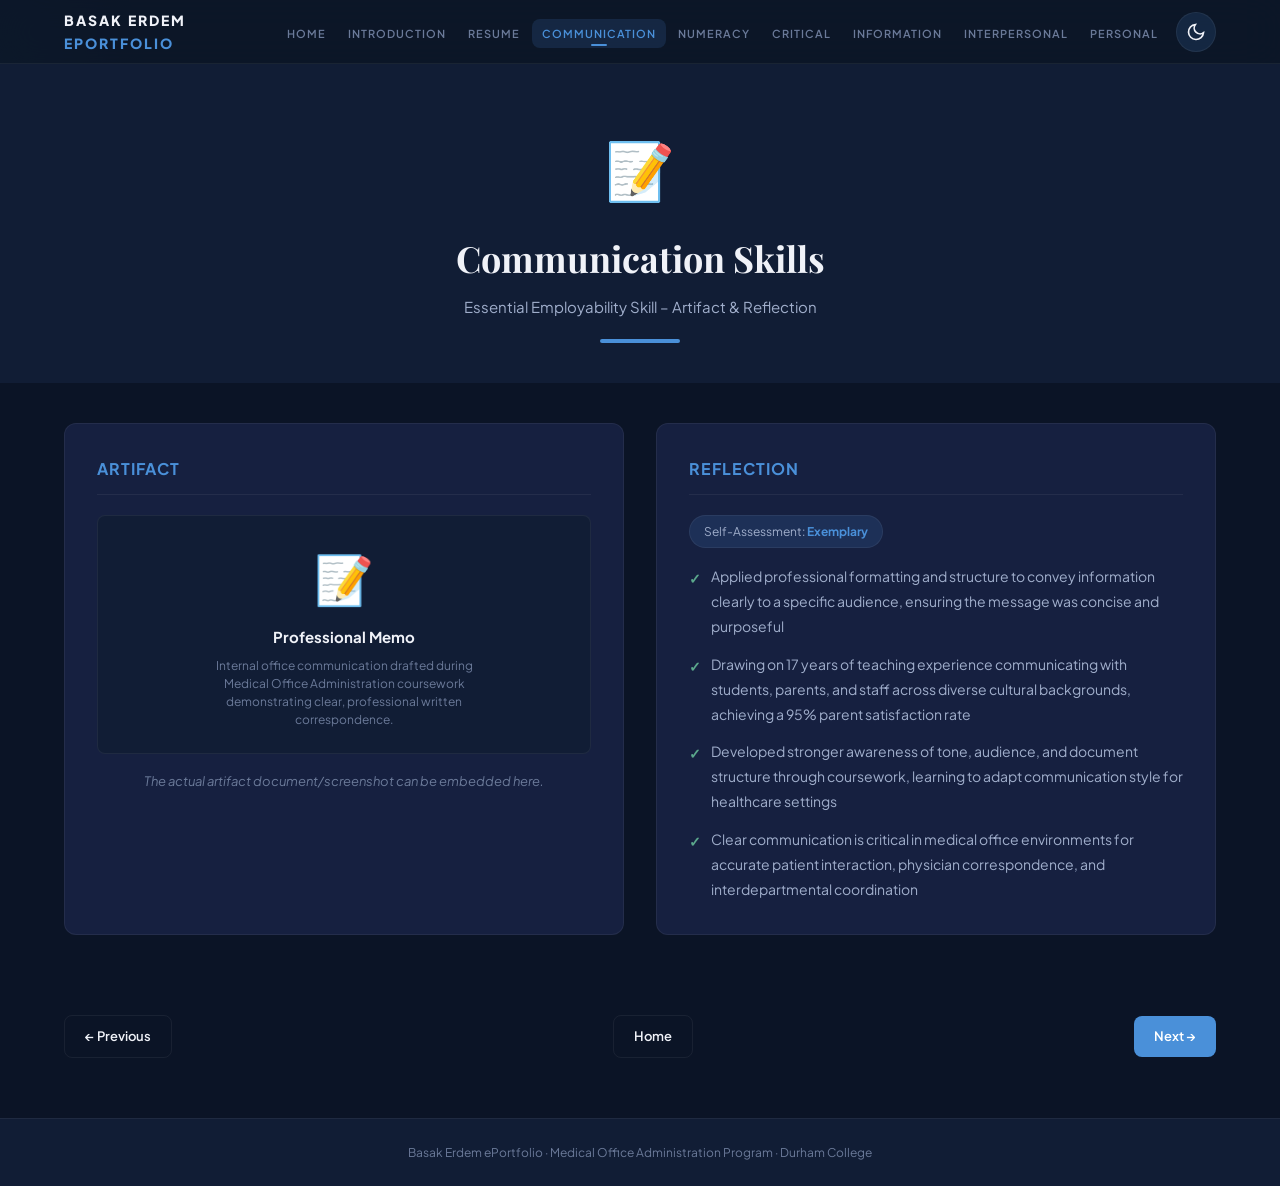
==== communication.html @ 21311ad1 "Updated to multi-page" ====
<!DOCTYPE html><html lang="en" data-theme="dark"><head><meta charset="UTF-8"><meta name="viewport" content="width=device-width,initial-scale=1.0">
<title>Communication Skills – Basak Erdem ePortfolio</title>
<link rel="preconnect" href="https://fonts.googleapis.com">
<link href="https://fonts.googleapis.com/css2?family=Plus+Jakarta+Sans:wght@400;500;600;700;800&family=Playfair+Display:wght@600;700&display=swap" rel="stylesheet">
<link rel="stylesheet" href="styles.css"></head><body>
<div class="cursor-glow" id="cursorGlow"></div>
<div class="scroll-progress" id="scrollProgress"></div>
<nav class="nav" id="mainNav"><div class="nav-inner"><a href="index.html" class="nav-brand">Basak Erdem <span>ePortfolio</span></a><ul class="nav-links" id="navLinks"><li><a href="index.html">Home</a></li><li><a href="index.html#introduction">Introduction</a></li><li><a href="resume.html">Resume</a></li><li><a href="communication.html" class="active">Communication</a></li><li><a href="numeracy.html">Numeracy</a></li><li><a href="critical-thinking.html">Critical</a></li><li><a href="information.html">Information</a></li><li><a href="interpersonal.html">Interpersonal</a></li><li><a href="personal.html">Personal</a></li></ul><button class="theme-toggle" id="themeToggle" title="Toggle theme"><svg class="theme-icon" id="themeIcon" viewBox="0 0 24 24" fill="none" stroke="currentColor" stroke-width="2"><path d="M21 12.79A9 9 0 1 1 11.21 3 7 7 0 0 0 21 12.79z"/></svg></button><button class="hamburger" id="hamburger">☰</button></div></nav>
<div class="detail-hero" style="background:var(--bg-secondary)">
<div class="detail-icon">📝</div>
<h1>Communication Skills</h1>
<p>Essential Employability Skill – Artifact & Reflection</p>
<div class="detail-hero-bar" style="background:var(--skill-comm)"></div>
</div>
<div class="detail-content">
<div class="detail-grid">
<div class="detail-card fade-in">
<h2>Artifact</h2>
<div class="artifact-display">
<div class="art-icon">📝</div>
<strong>Professional Memo</strong>
<span>Internal office communication drafted during Medical Office Administration coursework demonstrating clear, professional written correspondence.</span>
</div>
<p style="font-size:13px;color:var(--text-muted);font-style:italic;text-align:center">The actual artifact document/screenshot can be embedded here.</p>
</div>
<div class="detail-card fade-in">
<h2>Reflection</h2>
<div class="self-assess">Self-Assessment: <strong>Exemplary</strong></div>
<ul>
<li>Applied professional formatting and structure to convey information clearly to a specific audience, ensuring the message was concise and purposeful</li>
<li>Drawing on 17 years of teaching experience communicating with students, parents, and staff across diverse cultural backgrounds, achieving a 95% parent satisfaction rate</li>
<li>Developed stronger awareness of tone, audience, and document structure through coursework, learning to adapt communication style for healthcare settings</li>
<li>Clear communication is critical in medical office environments for accurate patient interaction, physician correspondence, and interdepartmental coordination</li>
</ul>
</div>
</div>
</div>
<div class="detail-nav">
<a href="resume.html" class="btn btn-outline">← Previous</a>
<a href="index.html" class="btn btn-outline">Home</a>
<a href="numeracy.html" class="btn">Next →</a>
</div>
<button class="back-to-top" id="backToTop" title="Back to top">↑</button>
<footer class="footer">Basak Erdem ePortfolio · Medical Office Administration Program · Durham College</footer>
<script>
const toggle=document.getElementById("themeToggle"),ti=document.getElementById("themeIcon"),html=document.documentElement;
const moonP='<path d="M21 12.79A9 9 0 1 1 11.21 3 7 7 0 0 0 21 12.79z"/>',sunP='<circle cx="12" cy="12" r="5"/><line x1="12" y1="1" x2="12" y2="3"/><line x1="12" y1="21" x2="12" y2="23"/><line x1="4.22" y1="4.22" x2="5.64" y2="5.64"/><line x1="18.36" y1="18.36" x2="19.78" y2="19.78"/><line x1="1" y1="12" x2="3" y2="12"/><line x1="21" y1="12" x2="23" y2="12"/><line x1="4.22" y1="19.78" x2="5.64" y2="18.36"/><line x1="18.36" y1="5.64" x2="19.78" y2="4.22"/>';
function setIcon(t){ti.innerHTML=t==="dark"?moonP:sunP}
toggle.addEventListener("click",()=>{toggle.classList.add("rotating");setTimeout(()=>toggle.classList.remove("rotating"),500);const n=html.getAttribute("data-theme")==="dark"?"light":"dark";html.setAttribute("data-theme",n);setIcon(n);localStorage.setItem("theme",n)});
const saved=localStorage.getItem("theme");if(saved){html.setAttribute("data-theme",saved);setIcon(saved)}
window.addEventListener("scroll",()=>{const s=window.scrollY,d=document.documentElement.scrollHeight-window.innerHeight;document.getElementById("scrollProgress").style.width=(s/d)*100+"%";document.getElementById("mainNav").classList.toggle("scrolled",s>20);document.getElementById("backToTop").classList.toggle("show",s>400)});
document.getElementById("backToTop").addEventListener("click",()=>window.scrollTo({top:0,behavior:"smooth"}));
const glow=document.getElementById("cursorGlow");document.addEventListener("mousemove",e=>{glow.style.left=e.clientX+"px";glow.style.top=e.clientY+"px"});
document.getElementById("hamburger").addEventListener("click",()=>document.getElementById("navLinks").classList.toggle("open"));
document.querySelectorAll(".nav-links a").forEach(l=>l.addEventListener("click",()=>document.getElementById("navLinks").classList.remove("open")));
const obs=new IntersectionObserver(e=>{e.forEach(en=>{if(en.isIntersecting)en.target.classList.add("visible")})},{threshold:0.1});
document.querySelectorAll(".fade-in").forEach(el=>obs.observe(el));
</script>
</body></html>
---- styles.css ----
/* ═══════════════════════════════════════════
   BASAK ERDEM ePORTFOLIO — SHARED STYLES v2
   ═══════════════════════════════════════════ */
:root{--nav-height:64px;--max-width:1200px;--radius:12px;--radius-sm:8px;--transition:0.3s ease}

[data-theme="dark"]{--bg-primary:#0B1426;--bg-secondary:#111D35;--bg-card:#162040;--bg-nav:rgba(13,24,41,0.72);--text-primary:#F0F2F8;--text-secondary:#A0AECB;--text-muted:#6B7A99;--accent:#4A90D9;--accent-light:#6AADFF;--accent-glow:rgba(74,144,217,0.15);--border:rgba(255,255,255,0.06);--border-hover:rgba(255,255,255,0.12);--shadow-card:0 4px 24px rgba(0,0,0,0.3);--shadow-hover:0 8px 40px rgba(0,0,0,0.4);--skill-comm:#4A90D9;--skill-num:#5BA88C;--skill-crit:#D97B4A;--skill-info:#8B6AD9;--skill-inter:#D94A6A;--skill-personal:#C9A84A;--check-color:#5BA88C;--photo-border:var(--accent);--glow-color:rgba(74,144,217,0.06);--gradient-title:linear-gradient(135deg,var(--accent),var(--accent-light));--divider-fill:#111D35;--divider-fill-alt:#0B1426;--quote-bg:rgba(74,144,217,0.06)}

[data-theme="light"]{--bg-primary:#F4F6FB;--bg-secondary:#FFFFFF;--bg-card:#FFFFFF;--bg-nav:rgba(255,255,255,0.72);--text-primary:#1A2340;--text-secondary:#4A5568;--text-muted:#8795A8;--accent:#2B6CB0;--accent-light:#3B82C4;--accent-glow:rgba(43,108,176,0.08);--border:rgba(0,0,0,0.08);--border-hover:rgba(0,0,0,0.14);--shadow-card:0 2px 12px rgba(0,0,0,0.06);--shadow-hover:0 6px 24px rgba(0,0,0,0.1);--skill-comm:#2B6CB0;--skill-num:#2F855A;--skill-crit:#C05621;--skill-info:#6B46C1;--skill-inter:#C53030;--skill-personal:#B7791F;--check-color:#2F855A;--photo-border:var(--accent);--glow-color:rgba(43,108,176,0.03);--gradient-title:linear-gradient(135deg,var(--accent),#1A4B80);--divider-fill:#FFFFFF;--divider-fill-alt:#F4F6FB;--quote-bg:rgba(43,108,176,0.04)}

*,*::before,*::after{margin:0;padding:0;box-sizing:border-box}
html{scroll-behavior:smooth;scroll-padding-top:var(--nav-height)}
body{font-family:'Plus Jakarta Sans',sans-serif;background:var(--bg-primary);color:var(--text-primary);line-height:1.6;transition:background var(--transition),color var(--transition);overflow-x:hidden}
h1,h2,h3{font-family:'Playfair Display',serif}
a{text-decoration:none;color:inherit}

/* ─── Scroll Progress ─── */
.scroll-progress{position:fixed;top:0;left:0;height:3px;background:linear-gradient(90deg,var(--accent),var(--accent-light));width:0%;z-index:1002;box-shadow:0 0 10px var(--accent)}

/* ─── Glassmorphism Nav ─── */
.nav{position:fixed;top:0;left:0;right:0;height:var(--nav-height);background:var(--bg-nav);backdrop-filter:blur(20px);-webkit-backdrop-filter:blur(20px);border-bottom:1px solid var(--border);z-index:1000;transition:all var(--transition)}
.nav.scrolled{box-shadow:0 4px 30px rgba(0,0,0,0.15)}
.nav-inner{max-width:var(--max-width);margin:0 auto;height:100%;display:flex;align-items:center;justify-content:space-between;padding:0 24px}
.nav-brand{font-family:'Plus Jakarta Sans',sans-serif;font-weight:800;font-size:14px;letter-spacing:2px;text-transform:uppercase;color:var(--text-primary)}
.nav-brand span{color:var(--accent)}
.nav-links{display:flex;gap:2px;list-style:none;align-items:center}
.nav-links a{font-size:11px;font-weight:600;letter-spacing:1px;text-transform:uppercase;color:var(--text-muted);padding:8px 10px;border-radius:var(--radius-sm);transition:all var(--transition);position:relative;white-space:nowrap}
.nav-links a:hover,.nav-links a.active{color:var(--accent);background:var(--accent-glow)}
.nav-links a.active::after{content:'';position:absolute;bottom:2px;left:50%;transform:translateX(-50%);width:16px;height:2px;background:var(--accent);border-radius:2px}

/* ─── Theme Toggle ─── */
.theme-toggle{background:var(--accent-glow);border:1px solid var(--border);color:var(--text-primary);width:40px;height:40px;border-radius:50%;cursor:pointer;display:flex;align-items:center;justify-content:center;transition:all 0.4s ease;margin-left:8px;overflow:hidden;flex-shrink:0}
.theme-toggle:hover{border-color:var(--accent);transform:rotate(15deg) scale(1.1);box-shadow:0 0 20px var(--accent-glow)}
.theme-icon{width:20px;height:20px;transition:transform 0.5s cubic-bezier(0.68,-0.55,0.27,1.55)}
.theme-toggle.rotating .theme-icon{transform:rotate(360deg)}
.hamburger{display:none;background:none;border:none;color:var(--text-primary);font-size:24px;cursor:pointer}

/* ─── Buttons ─── */
.btn{display:inline-flex;align-items:center;gap:6px;background:var(--accent);color:#fff;padding:10px 20px;border-radius:var(--radius-sm);font-size:13px;font-weight:600;transition:all var(--transition);border:none;cursor:pointer}
.btn:hover{background:var(--accent-light);transform:translateY(-1px);box-shadow:0 4px 15px rgba(74,144,217,0.3)}
.btn-outline{background:transparent;border:1px solid var(--border);color:var(--text-primary)}
.btn-outline:hover{border-color:var(--accent);color:var(--accent);background:var(--accent-glow)}

/* ─── Gradient Section Titles ─── */
.section-label{font-size:11px;font-weight:700;letter-spacing:3px;text-transform:uppercase;color:var(--accent);margin-bottom:8px}
.section-title{font-size:32px;margin-bottom:40px;background:var(--gradient-title);-webkit-background-clip:text;-webkit-text-fill-color:transparent;background-clip:text}

/* ─── Parallax Sections with Decorative Backgrounds ─── */
.parallax-section{position:relative;padding:80px 24px;transition:background var(--transition);overflow:hidden}
.parallax-section.bg-primary{background:var(--bg-primary)}
.parallax-section.bg-secondary{background:var(--bg-secondary)}
.parallax-inner{max-width:var(--max-width);margin:0 auto;position:relative;z-index:2}

/* Fixed gradient overlay — creates parallax illusion */
.parallax-section::before{content:'';position:absolute;top:-20%;left:-10%;right:-10%;bottom:-20%;background-attachment:fixed;background-size:100% 100%;background-repeat:no-repeat;pointer-events:none;z-index:0;opacity:0.5}
.parallax-section.bg-primary::before{background-image:radial-gradient(ellipse at 20% 50%,rgba(74,144,217,0.06) 0%,transparent 60%),radial-gradient(ellipse at 80% 30%,rgba(139,106,217,0.04) 0%,transparent 50%)}
.parallax-section.bg-secondary::before{background-image:radial-gradient(ellipse at 70% 60%,rgba(91,168,140,0.05) 0%,transparent 50%),radial-gradient(ellipse at 30% 20%,rgba(74,144,217,0.04) 0%,transparent 60%)}
[data-theme="light"] .parallax-section::before{opacity:0.7}

/* Floating Decorative Elements */
.parallax-deco{position:absolute;pointer-events:none;z-index:1;opacity:0.12}
[data-theme="light"] .parallax-deco{opacity:0.07}
.deco-circle{border-radius:50%;border:1.5px solid var(--accent)}
.deco-ring{border-radius:50%;border:1px solid var(--accent);background:transparent}
.deco-dot{border-radius:50%;background:var(--accent)}
.deco-diamond{transform:rotate(45deg);border:1.5px solid var(--accent)}
.deco-cross{position:absolute;color:var(--accent);font-size:18px;font-weight:300;opacity:0.1}
.deco-line{height:1px;background:linear-gradient(90deg,transparent,var(--accent),transparent)}

/* Deco animations */
.deco-float-1{animation:decoFloat1 8s ease-in-out infinite}
.deco-float-2{animation:decoFloat2 10s ease-in-out infinite}
.deco-float-3{animation:decoFloat3 12s ease-in-out infinite}
.deco-float-4{animation:decoFloat4 9s ease-in-out infinite}

@keyframes decoFloat1{0%,100%{transform:translate(0,0)}50%{transform:translate(12px,-8px)}}
@keyframes decoFloat2{0%,100%{transform:translate(0,0)}50%{transform:translate(-8px,12px)}}
@keyframes decoFloat3{0%,100%{transform:translate(0,0) rotate(0deg)}50%{transform:translate(6px,-10px) rotate(15deg)}}
@keyframes decoFloat4{0%,100%{transform:translate(0,0) rotate(45deg)}50%{transform:translate(-10px,6px) rotate(55deg)}}

/* Hide decorations on mobile for performance */
@media(max-width:900px){
  .parallax-deco{display:none}
  .parallax-section::before{background-attachment:scroll;opacity:0.3}
}

/* ─── Angled Section Dividers ─── */
.divider{position:relative;height:60px;margin-top:-1px;z-index:2}
.divider svg{display:block;width:100%;height:100%}
.divider-down .divider-shape{fill:var(--bg-primary)}
.divider-up .divider-shape{fill:var(--bg-secondary)}

/* ─── Animated Counters ─── */
.counters{display:grid;grid-template-columns:repeat(4,1fr);gap:24px;margin:40px 0;align-items:stretch}
.counter-item{text-align:center;padding:28px 16px;background:var(--bg-card);border:1px solid var(--border);border-radius:var(--radius);transition:all var(--transition);display:flex;flex-direction:column;align-items:center;justify-content:center;min-height:120px}
.counter-item:hover{transform:translateY(-4px);box-shadow:var(--shadow-card);border-color:var(--border-hover)}
.counter-number{font-family:'Plus Jakarta Sans',sans-serif;font-size:36px;font-weight:800;background:var(--gradient-title);-webkit-background-clip:text;-webkit-text-fill-color:transparent;background-clip:text;line-height:1.2}
.counter-label{font-size:11px;font-weight:600;letter-spacing:1px;text-transform:uppercase;color:var(--text-muted);margin-top:4px}

/* ─── Quote Banner ─── */
.quote-banner{background:var(--quote-bg);border-top:1px solid var(--border);border-bottom:1px solid var(--border);padding:40px 24px;text-align:center;transition:background var(--transition)}
.quote-banner blockquote{max-width:700px;margin:0 auto;font-family:'Playfair Display',serif;font-size:20px;font-style:italic;color:var(--text-secondary);line-height:1.6}
.quote-banner .quote-attr{font-family:'Plus Jakarta Sans',sans-serif;font-size:12px;font-style:normal;color:var(--text-muted);margin-top:12px;letter-spacing:1px;text-transform:uppercase}

/* ─── Cards ─── */
.card{background:var(--bg-card);border:1px solid var(--border);border-radius:var(--radius);padding:32px 28px;transition:all .4s ease;position:relative;overflow:hidden}
.card::before{content:'';position:absolute;top:0;left:0;right:0;height:3px;background:linear-gradient(90deg,var(--accent),var(--accent-light));transform:scaleX(0);transition:transform .4s ease;transform-origin:left}
.card:hover::before{transform:scaleX(1)}
.card:hover{border-color:var(--border-hover);box-shadow:var(--shadow-card);transform:translateY(-4px)}

/* ─── Hero ─── */
.hero{margin-top:var(--nav-height);padding:80px 24px 60px;background:var(--bg-secondary);border-bottom:1px solid var(--border);transition:background var(--transition);position:relative;overflow:hidden}
#particleCanvas{position:absolute;top:0;left:0;width:100%;height:100%;pointer-events:none;z-index:0}
.hero-inner{max-width:var(--max-width);margin:0 auto;display:grid;grid-template-columns:1fr 300px;gap:60px;align-items:center;position:relative;z-index:1}
.typing-cursor{display:inline-block;width:3px;height:1em;background:var(--accent);margin-left:4px;animation:blink .7s infinite;vertical-align:text-bottom}
@keyframes blink{0%,100%{opacity:1}50%{opacity:0}}
.hero-content h1{font-size:42px;font-weight:700;margin-bottom:16px;line-height:1.2;min-height:100px}
.hero-content h1 span{color:var(--accent)}
.hero-content>p{font-size:16px;color:var(--text-secondary);max-width:560px;margin-bottom:40px;line-height:1.7;opacity:0;transform:translateY(10px);transition:opacity 0.8s ease 0.3s,transform 0.8s ease 0.3s}
.hero-content>p.typed-done{opacity:1;transform:translateY(0)}

/* Floating Skill Icons */
.skill-icons{display:flex;gap:16px;flex-wrap:wrap}
.skill-icon{display:flex;flex-direction:column;align-items:center;gap:8px;padding:16px 12px;background:var(--bg-card);border:1px solid var(--border);border-radius:var(--radius);width:120px;transition:all var(--transition);cursor:pointer;animation:float 4s ease-in-out infinite}
.skill-icon:nth-child(1){animation-delay:0s}.skill-icon:nth-child(2){animation-delay:.4s}.skill-icon:nth-child(3){animation-delay:.8s}.skill-icon:nth-child(4){animation-delay:1.2s}.skill-icon:nth-child(5){animation-delay:1.6s}.skill-icon:nth-child(6){animation-delay:2s}
@keyframes float{0%,100%{transform:translateY(0)}50%{transform:translateY(-6px)}}
.skill-icon:hover{border-color:var(--border-hover);box-shadow:var(--shadow-card);animation-play-state:paused;transform:translateY(-4px) scale(1.05)}
.skill-icon svg{width:28px;height:28px}
.skill-icon span{font-size:10px;font-weight:600;text-align:center;letter-spacing:.5px;color:var(--text-secondary);line-height:1.3}

/* Photo */
.hero-photo{display:flex;flex-direction:column;align-items:center;gap:16px}
.photo-frame{width:220px;height:260px;border-radius:var(--radius);border:3px solid var(--photo-border);overflow:hidden;background:var(--bg-card);display:flex;align-items:center;justify-content:center;color:var(--text-muted);font-size:13px;transition:all var(--transition)}
.photo-frame:hover{box-shadow:0 0 30px rgba(74,144,217,0.2)}
.photo-frame img{width:100%;height:100%;object-fit:cover}
.hero-photo .name-label{font-family:'Playfair Display',serif;font-size:20px;font-weight:700;color:var(--text-primary)}
.hero-photo .role-label{font-size:13px;color:var(--text-secondary);margin-top:-8px}

/* ─── Info Cards ─── */
.info-cards{display:grid;grid-template-columns:repeat(3,1fr);gap:24px}
.info-card{background:var(--bg-card);border:1px solid var(--border);border-radius:var(--radius);padding:32px 28px;transition:all .4s ease;position:relative;overflow:hidden}
.info-card::before{content:'';position:absolute;top:0;left:0;right:0;height:3px;background:linear-gradient(90deg,var(--accent),var(--accent-light));transform:scaleX(0);transition:transform .4s ease;transform-origin:left}
.info-card:hover::before{transform:scaleX(1)}
.info-card:hover{border-color:var(--border-hover);box-shadow:var(--shadow-card);transform:translateY(-4px)}
.info-card h3{font-family:'Plus Jakarta Sans',sans-serif;font-size:16px;font-weight:700;letter-spacing:1px;text-transform:uppercase;margin-bottom:12px}
.info-card p{font-size:14px;color:var(--text-secondary);line-height:1.7;margin-bottom:20px}
.ees-list{font-size:13px;color:var(--text-secondary);line-height:2}
.ees-list .check{color:var(--check-color);margin-right:4px}

/* ─── Resume Snapshot ─── */
.resume-snap-summary{font-size:14px;color:var(--text-secondary);line-height:1.7;margin-bottom:28px;max-width:800px}
.cert-badges{display:flex;gap:8px;flex-wrap:wrap;margin-bottom:24px}
.cert-mini{display:inline-flex;align-items:center;gap:6px;padding:6px 14px;background:var(--bg-card);border:1px solid var(--border);border-radius:20px;font-size:11px;font-weight:600;color:var(--text-primary);transition:all var(--transition);animation:pulse-subtle 3s ease-in-out infinite}
.cert-mini:nth-child(odd){animation-delay:.5s}
@keyframes pulse-subtle{0%,100%{box-shadow:none}50%{box-shadow:0 0 12px var(--accent-glow)}}
.cert-mini:hover{border-color:var(--accent);transform:translateY(-2px)}
.cert-mini .cert-mini-icon{font-size:14px}
.skills-compact{display:flex;gap:6px;flex-wrap:wrap;margin-bottom:24px}
.skill-sm{font-size:10px;font-weight:600;padding:4px 10px;border-radius:12px;background:var(--accent-glow);color:var(--accent);border:1px solid var(--border);transition:all var(--transition)}
.skill-sm:hover{background:var(--accent);color:#fff;transform:scale(1.05)}
.exp-list{display:flex;flex-direction:column;gap:10px;margin-bottom:20px}
.exp-item{display:flex;align-items:center;gap:12px;font-size:13px;color:var(--text-secondary);padding:8px 12px;background:var(--bg-card);border:1px solid var(--border);border-radius:var(--radius-sm);transition:all var(--transition)}
.exp-item:hover{border-color:var(--border-hover);transform:translateX(4px)}
.exp-icon{font-size:18px;flex-shrink:0}
.exp-title{font-weight:700;color:var(--text-primary)}
.exp-co{color:var(--text-muted);margin-left:4px}

/* ─── EES Summary Cards with Glow ─── */
.ees-grid{display:grid;grid-template-columns:repeat(3,1fr);gap:24px}
.ees-card{background:var(--bg-card);border:1px solid var(--border);border-radius:var(--radius);overflow:hidden;transition:all .4s ease;text-align:center;display:block}
.ees-card:hover{border-color:var(--border-hover);transform:translateY(-6px)}
.ees-card.ees-comm:hover{box-shadow:0 8px 40px rgba(74,144,217,0.25)}
.ees-card.ees-num:hover{box-shadow:0 8px 40px rgba(91,168,140,0.25)}
.ees-card.ees-crit:hover{box-shadow:0 8px 40px rgba(217,123,74,0.25)}
.ees-card.ees-info:hover{box-shadow:0 8px 40px rgba(139,106,217,0.25)}
.ees-card.ees-inter:hover{box-shadow:0 8px 40px rgba(217,74,106,0.25)}
.ees-card.ees-personal:hover{box-shadow:0 8px 40px rgba(201,168,74,0.25)}
.ees-card-header{padding:14px 20px;font-family:'Plus Jakarta Sans',sans-serif;font-size:12px;font-weight:700;letter-spacing:1.5px;text-transform:uppercase;color:#fff}
.ees-card-body{padding:28px 24px}
.ees-card-icon{font-size:40px;margin-bottom:12px}
.ees-card-title{font-family:'Plus Jakarta Sans',sans-serif;font-size:14px;font-weight:700;margin-bottom:6px;color:var(--text-primary)}
.ees-card-desc{font-size:12px;color:var(--text-muted);margin-bottom:16px;line-height:1.5}
.ees-card .btn{font-size:12px;padding:8px 16px}
.ees-comm .ees-card-header{background:var(--skill-comm)}
.ees-num .ees-card-header{background:var(--skill-num)}
.ees-crit .ees-card-header{background:var(--skill-crit)}
.ees-info .ees-card-header{background:var(--skill-info)}
.ees-inter .ees-card-header{background:var(--skill-inter)}
.ees-personal .ees-card-header{background:var(--skill-personal)}

/* ─── Intro ─── */
.intro-content{background:var(--bg-card);border:1px solid var(--border);border-radius:var(--radius);padding:40px}
.intro-content p{color:var(--text-secondary);font-size:15px;line-height:1.8;margin-bottom:16px}

/* ─── Stagger animation for skills ─── */
.skill-stagger{opacity:0;transform:translateY(10px);transition:opacity .4s ease,transform .4s ease}
.skill-stagger.visible{opacity:1;transform:translateY(0)}

/* ─── Footer ─── */
.footer{padding:24px;text-align:center;border-top:1px solid var(--border);font-size:12px;color:var(--text-muted);background:var(--bg-secondary)}

/* ─── Back to Top ─── */
.back-to-top{position:fixed;bottom:30px;right:30px;width:44px;height:44px;background:var(--accent);color:#fff;border:none;border-radius:50%;cursor:pointer;display:flex;align-items:center;justify-content:center;font-size:20px;opacity:0;transform:translateY(20px);transition:all .4s ease;z-index:999;box-shadow:0 4px 20px rgba(74,144,217,0.3)}
.back-to-top.show{opacity:1;transform:translateY(0)}
.back-to-top:hover{transform:translateY(-3px) scale(1.1);box-shadow:0 6px 30px rgba(74,144,217,0.5)}

/* ─── Cursor Glow ─── */
.cursor-glow{position:fixed;width:300px;height:300px;border-radius:50%;background:radial-gradient(circle,var(--glow-color) 0%,transparent 70%);pointer-events:none;z-index:0;transform:translate(-50%,-50%);transition:opacity .3s ease}
[data-theme="light"] .cursor-glow{opacity:0}

/* ─── Animations ─── */
.fade-in{opacity:0;transform:translateY(24px);transition:opacity .6s ease,transform .6s ease}
.fade-in.visible{opacity:1;transform:translateY(0)}
.slide-left{opacity:0;transform:translateX(-60px);transition:opacity .7s ease,transform .7s ease}
.slide-right{opacity:0;transform:translateX(60px);transition:opacity .7s ease,transform .7s ease}
.slide-left.visible,.slide-right.visible{opacity:1;transform:translateX(0)}

/* ─── Detail Pages ─── */
.detail-hero{margin-top:var(--nav-height);padding:60px 24px 40px;text-align:center;position:relative;overflow:hidden}
.detail-hero .detail-icon{font-size:56px;margin-bottom:16px}
.detail-hero h1{font-size:36px;margin-bottom:8px}
.detail-hero p{color:var(--text-secondary);font-size:15px;max-width:600px;margin:0 auto}
.detail-hero-bar{height:4px;border-radius:2px;width:80px;margin:20px auto 0}
.detail-content{max-width:var(--max-width);margin:0 auto;padding:40px 24px 80px}
.detail-grid{display:grid;grid-template-columns:1fr 1fr;gap:32px}
.detail-card{background:var(--bg-card);border:1px solid var(--border);border-radius:var(--radius);padding:32px;transition:all var(--transition)}
.detail-card h2{font-family:'Plus Jakarta Sans',sans-serif;font-size:16px;font-weight:700;letter-spacing:1px;text-transform:uppercase;margin-bottom:20px;color:var(--accent);padding-bottom:12px;border-bottom:1px solid var(--border)}
.detail-card p,.detail-card li{font-size:14px;color:var(--text-secondary);line-height:1.8}
.detail-card ul{list-style:none;display:flex;flex-direction:column;gap:12px}
.detail-card li{display:flex;align-items:flex-start;gap:10px}
.detail-card li::before{content:"✓";color:var(--check-color);font-weight:700;flex-shrink:0;margin-top:2px}
.self-assess{display:inline-block;font-size:12px;padding:6px 14px;background:var(--accent-glow);border:1px solid var(--border);border-radius:20px;margin-bottom:16px;color:var(--text-secondary)}
.self-assess strong{color:var(--accent)}
.artifact-display{background:var(--bg-secondary);border:1px solid var(--border);border-radius:var(--radius-sm);padding:24px;text-align:center;color:var(--text-muted);min-height:160px;display:flex;flex-direction:column;align-items:center;justify-content:center;gap:8px;margin-bottom:16px}
.artifact-display .art-icon{font-size:48px}
.artifact-display strong{color:var(--text-primary);font-size:15px}
.artifact-display span{font-size:12px;line-height:1.5;max-width:280px}
.detail-nav{display:flex;justify-content:space-between;align-items:center;max-width:var(--max-width);margin:0 auto;padding:0 24px 60px}

/* ─── Resume Page ─── */
.resume-content{background:var(--bg-card);border:1px solid var(--border);border-radius:var(--radius);padding:40px}
.resume-content p{color:var(--text-secondary);font-size:15px;line-height:1.8;margin-bottom:16px}
.resume-heading{font-family:'Plus Jakarta Sans',sans-serif;font-size:14px;font-weight:700;letter-spacing:1px;text-transform:uppercase;color:var(--accent);margin-bottom:16px;padding-bottom:8px;border-bottom:1px solid var(--border)}
.cert-grid{display:grid;grid-template-columns:repeat(2,1fr);gap:16px}
.cert-card{display:flex;gap:14px;padding:18px;background:var(--bg-secondary);border:1px solid var(--border);border-radius:var(--radius-sm);transition:all .4s ease}
.cert-card:hover{border-color:var(--border-hover);box-shadow:var(--shadow-card);transform:translateY(-2px)}
.cert-icon{font-size:28px;flex-shrink:0;margin-top:2px}
.cert-details h4{font-family:'Plus Jakarta Sans',sans-serif;font-size:14px;font-weight:700;color:var(--text-primary);margin-bottom:4px}
.cert-issuer{font-size:13px;color:var(--text-secondary);margin-bottom:2px}
.cert-meta{font-size:11px;color:var(--text-muted);margin-bottom:8px}
.cert-tags{display:flex;gap:6px;flex-wrap:wrap}
.cert-tag{font-size:10px;font-weight:600;padding:3px 10px;background:var(--accent-glow);color:var(--accent);border-radius:20px;border:1px solid var(--border)}
.cert-verify{display:inline-block;font-size:11px;font-weight:600;color:var(--accent);margin-top:6px;transition:all var(--transition)}
.cert-verify:hover{color:var(--accent-light);transform:translateX(3px)}
.cert-badge{display:inline-block;font-size:9px;font-weight:700;background:var(--accent);color:#fff;padding:2px 8px;border-radius:10px;margin-left:6px;vertical-align:middle}
.cert-expandable{cursor:pointer}
.cert-subcourses{max-height:0;overflow:hidden;transition:max-height 0.5s cubic-bezier(0.4,0,0.2,1);margin-top:0}
.cert-expandable.expanded .cert-subcourses{max-height:300px;margin-top:12px}
.cert-expandable::after{content:'▾ Click to see all 6 courses';display:block;font-size:10px;color:var(--text-muted);text-align:center;margin-top:8px}
.cert-expandable.expanded::after{content:'▴ Collapse';color:var(--accent)}
.subcourse{display:flex;align-items:center;gap:8px;padding:6px 0;font-size:12px;color:var(--text-secondary);border-bottom:1px solid var(--border)}
.subcourse:last-child{border-bottom:none}
.subcourse-num{width:20px;height:20px;border-radius:50%;background:var(--accent-glow);color:var(--accent);font-size:10px;font-weight:700;display:flex;align-items:center;justify-content:center;flex-shrink:0}
.subcourse-link{color:var(--accent);font-size:11px;margin-left:auto;flex-shrink:0}
.skills-tags{display:flex;gap:8px;flex-wrap:wrap}
.skill-tag{font-size:12px;font-weight:600;padding:6px 16px;background:var(--bg-secondary);color:var(--text-primary);border:1px solid var(--border);border-radius:20px;transition:all var(--transition)}
.skill-tag:hover{border-color:var(--accent);color:var(--accent);background:var(--accent-glow);transform:translateY(-2px)}

/* ─── Gradient Mesh Hero ─── */
.mesh-hero{margin-top:var(--nav-height);padding:80px 24px 50px;text-align:center;position:relative;overflow:hidden;background:var(--bg-secondary)}
.mesh-hero::before{content:'';position:absolute;top:-50%;left:-50%;width:200%;height:200%;background:radial-gradient(circle at 20% 50%,rgba(74,144,217,0.12) 0%,transparent 50%),radial-gradient(circle at 80% 20%,rgba(139,106,217,0.1) 0%,transparent 50%),radial-gradient(circle at 50% 80%,rgba(91,168,140,0.08) 0%,transparent 50%);animation:meshMove 12s ease-in-out infinite;z-index:0}
[data-theme="light"] .mesh-hero::before{background:radial-gradient(circle at 20% 50%,rgba(43,108,176,0.08) 0%,transparent 50%),radial-gradient(circle at 80% 20%,rgba(107,70,193,0.06) 0%,transparent 50%),radial-gradient(circle at 50% 80%,rgba(47,133,90,0.05) 0%,transparent 50%)}
@keyframes meshMove{0%,100%{transform:translate(0,0) rotate(0deg)}33%{transform:translate(2%,-1%) rotate(1deg)}66%{transform:translate(-1%,2%) rotate(-1deg)}}
.mesh-hero *{position:relative;z-index:1}
.mesh-hero .detail-icon{font-size:56px;margin-bottom:16px}
.mesh-hero h1{font-size:36px;margin-bottom:8px;background:var(--gradient-title);-webkit-background-clip:text;-webkit-text-fill-color:transparent;background-clip:text}
.mesh-hero p{color:var(--text-secondary);font-size:15px;max-width:600px;margin:0 auto 24px}
.mesh-hero .hero-bar{height:4px;border-radius:2px;width:80px;margin:0 auto 28px;background:var(--accent)}
.mesh-hero .btn-hero{font-size:15px;padding:14px 28px;box-shadow:0 4px 20px rgba(74,144,217,0.3)}
.mesh-hero .btn-hero:hover{box-shadow:0 6px 30px rgba(74,144,217,0.5);transform:translateY(-2px)}

/* ─── Google PM Timeline ─── */
.pm-timeline-card{background:var(--bg-card);border:1px solid var(--border);border-radius:var(--radius);padding:28px;margin-bottom:16px;transition:all var(--transition)}
.pm-timeline-header{display:flex;align-items:center;gap:14px;margin-bottom:20px;flex-wrap:wrap}
.pm-timeline-header h4{font-family:'Plus Jakarta Sans',sans-serif;font-size:16px;font-weight:700;color:var(--text-primary)}
.pm-timeline-header .cert-badge{font-size:10px}
.pm-timeline-header .cert-verify{margin-left:auto}
.pm-timeline{display:flex;align-items:flex-start;position:relative;padding:8px 0 0}
.pm-timeline::before{content:'';position:absolute;top:23px;left:24px;right:24px;height:3px;background:var(--border);border-radius:2px}
.pm-timeline::after{content:'';position:absolute;top:23px;left:24px;right:24px;height:3px;background:linear-gradient(90deg,var(--accent),var(--accent-light));border-radius:2px;animation:timelineFill 2s ease-out forwards;transform-origin:left;transform:scaleX(0)}
@keyframes timelineFill{to{transform:scaleX(1)}}
.tm-step{flex:1;display:flex;flex-direction:column;align-items:center;text-align:center;position:relative;z-index:1;min-width:0}
.tm-node{width:28px;height:28px;border-radius:50%;background:var(--accent);border:3px solid var(--bg-card);display:flex;align-items:center;justify-content:center;color:#fff;font-size:11px;font-weight:700;margin-bottom:10px;box-shadow:0 0 0 2px var(--accent);transition:all var(--transition)}
.tm-step:hover .tm-node{transform:scale(1.2);box-shadow:0 0 0 4px var(--accent-glow),0 0 15px rgba(74,144,217,0.3)}
.tm-name{font-size:10px;font-weight:600;color:var(--text-secondary);line-height:1.3;padding:0 2px;max-width:100%}
.tm-date{font-size:9px;color:var(--text-muted);margin-top:3px}
.tm-link{display:inline-block;font-size:9px;color:var(--accent);margin-top:3px;font-weight:600;transition:all var(--transition)}
.tm-link:hover{color:var(--accent-light);transform:translateY(-1px)}

/* Timeline vertical on mobile */
@media(max-width:700px){
  .pm-timeline{flex-direction:column;gap:0;padding-left:20px}
  .pm-timeline::before,.pm-timeline::after{top:0;bottom:0;left:33px;right:auto;width:3px;height:auto}
  .tm-step{flex-direction:row;text-align:left;align-items:center;gap:12px;padding:8px 0}
  .tm-node{flex-shrink:0;margin-bottom:0}
  .tm-info{display:flex;flex-direction:column}
  .tm-name{font-size:11px}
}

/* ─── Responsive ─── */

/* Tablet (max 900px) */
@media(max-width:900px){
  .hero-inner{grid-template-columns:1fr;gap:40px}
  .hero-photo{order:-1}
  .hero{padding:60px 24px 40px}
  .info-cards{grid-template-columns:1fr 1fr}
  .ees-grid{grid-template-columns:1fr 1fr}
  .detail-grid,.counters{grid-template-columns:1fr 1fr}
  .nav-links{display:none}
  .nav-links.open{display:flex;flex-direction:column;position:absolute;top:var(--nav-height);left:0;right:0;background:var(--bg-nav);backdrop-filter:blur(20px);border-bottom:1px solid var(--border);padding:16px;gap:4px}
  .nav-links.open a{padding:12px 16px;font-size:13px}
  .hamburger{display:block}
  .cursor-glow{display:none}
  .parallax-section{padding:60px 24px}
  .divider{height:40px}
  .mesh-hero{padding:60px 24px 40px}
  .mesh-hero h1{font-size:28px}
  .quote-banner blockquote{font-size:18px}
  .counter-number{font-size:30px}
  .exp-item{flex-wrap:wrap}
  .exp-co{width:100%;margin-left:30px;font-size:12px}
}

/* Large phone (max 700px) */
@media(max-width:700px){
  .info-cards{grid-template-columns:1fr}
  .ees-grid{grid-template-columns:1fr}
  .cert-grid{grid-template-columns:1fr}
}

/* Small phone (max 600px) */
@media(max-width:600px){
  .mesh-hero{padding:40px 16px 30px}
  .mesh-hero h1{font-size:24px}
  .mesh-hero .btn-hero{font-size:13px;padding:12px 22px}
  .hero{padding:40px 16px 30px}
  .hero-content h1{font-size:26px;min-height:65px}
  .hero-content>p{font-size:14px;margin-bottom:24px}
  .skill-icons{justify-content:center;gap:10px}
  .skill-icon{width:95px;padding:12px 8px}
  .skill-icon span{font-size:9px}
  .photo-frame{width:180px;height:220px}
  .hero-photo .name-label{font-size:18px}
  .parallax-section{padding:40px 16px}
  .section-title{font-size:26px;margin-bottom:24px}
  .intro-content,.resume-content,.detail-card{padding:20px}
  .info-card{padding:24px 20px}
  .counters{grid-template-columns:1fr 1fr;gap:12px}
  .counter-number{font-size:26px}
  .counter-item{padding:16px 12px}
  .counter-label{font-size:10px}
  .quote-banner{padding:28px 16px}
  .quote-banner blockquote{font-size:16px;line-height:1.5}
  .divider{height:30px}
  .detail-grid{grid-template-columns:1fr}
  .detail-nav{flex-direction:column;gap:12px;align-items:stretch;text-align:center}
  .exp-item{font-size:12px;padding:6px 10px}
  .cert-mini{font-size:10px;padding:4px 10px}
  .resume-snap-summary{font-size:13px}
  .back-to-top{bottom:16px;right:16px;width:38px;height:38px;font-size:16px}
  .ees-card-body{padding:20px 16px}
  .ees-card-desc{font-size:11px}
}

/* Very small phone (max 380px) */
@media(max-width:380px){
  .hero-content h1{font-size:22px;min-height:55px}
  .skill-icon{width:85px;padding:10px 6px}
  .counters{grid-template-columns:1fr;gap:10px}
  .counter-item{flex-direction:row;justify-content:center;gap:12px;padding:12px 16px}
  .counter-number{font-size:24px}
  .cert-badges{gap:6px}
  .cert-mini{font-size:9px;padding:3px 8px}
}
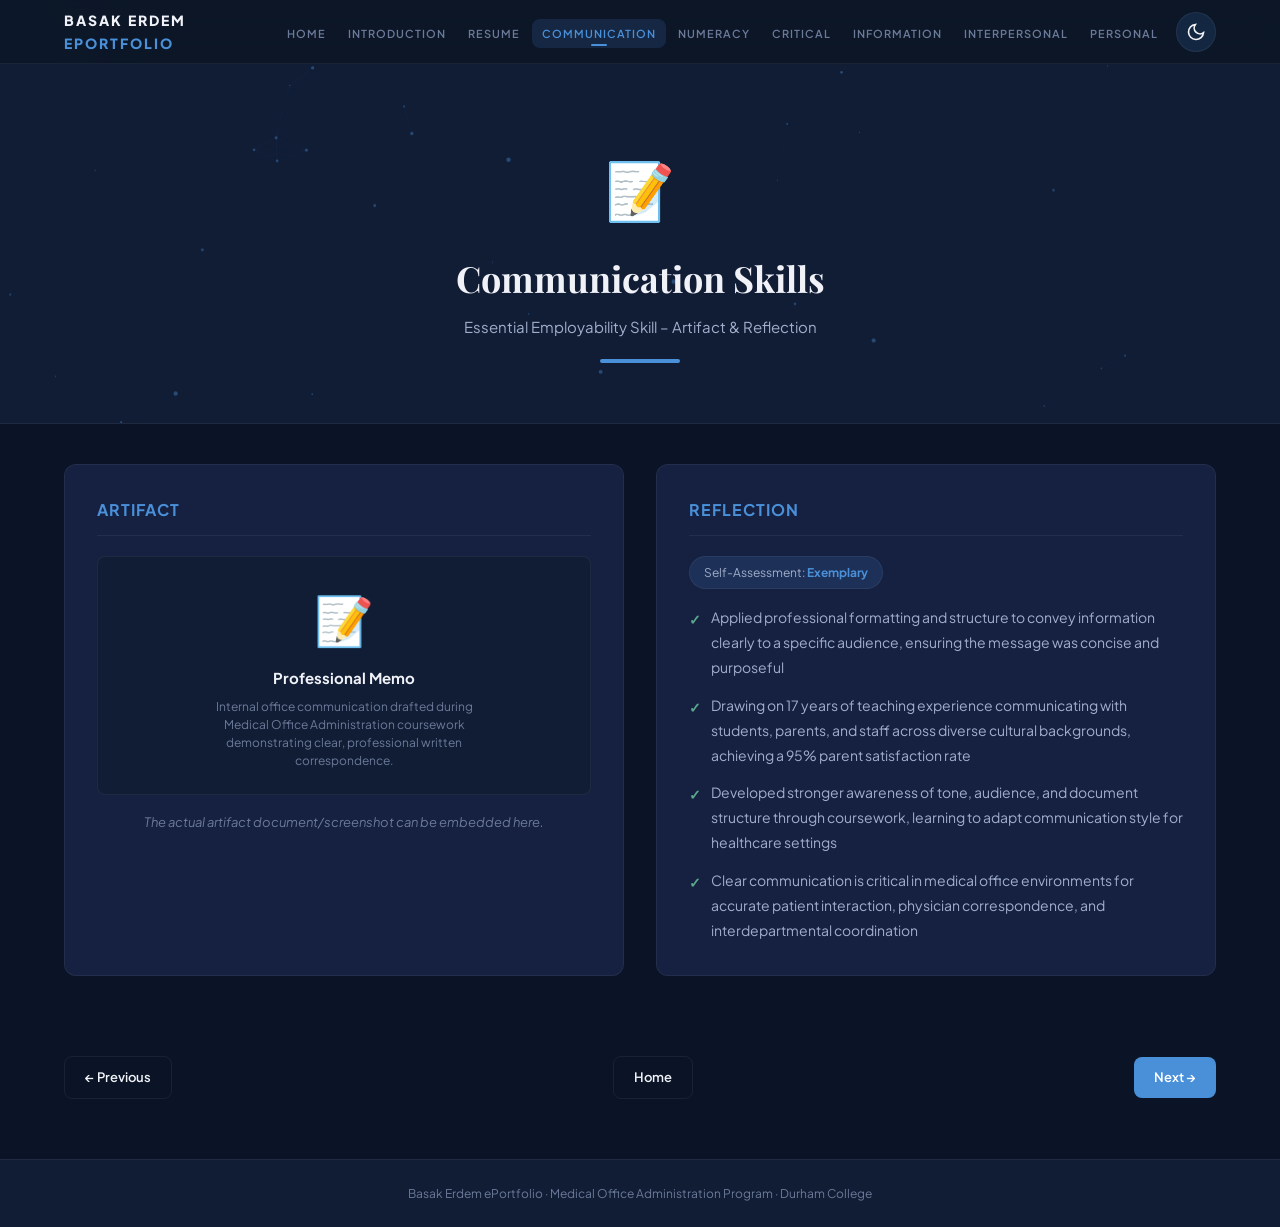
==== commit 8e1faa4e: "Updated to v1.0" ====
--- a/communication.html
+++ b/communication.html
@@ -1,17 +1,23 @@
 <!DOCTYPE html><html lang="en" data-theme="dark"><head><meta charset="UTF-8"><meta name="viewport" content="width=device-width,initial-scale=1.0">
+<meta http-equiv="Cache-Control" content="no-cache, no-store, must-revalidate">
+<meta http-equiv="Pragma" content="no-cache">
+<meta http-equiv="Expires" content="0">
 <title>Communication Skills – Basak Erdem ePortfolio</title>
 <link rel="preconnect" href="https://fonts.googleapis.com">
 <link href="https://fonts.googleapis.com/css2?family=Plus+Jakarta+Sans:wght@400;500;600;700;800&family=Playfair+Display:wght@600;700&display=swap" rel="stylesheet">
-<link rel="stylesheet" href="styles.css"></head><body>
+<link rel="stylesheet" href="styles.css?v=1.0"></head><body>
 <div class="cursor-glow" id="cursorGlow"></div>
 <div class="scroll-progress" id="scrollProgress"></div>
 <nav class="nav" id="mainNav"><div class="nav-inner"><a href="index.html" class="nav-brand">Basak Erdem <span>ePortfolio</span></a><ul class="nav-links" id="navLinks"><li><a href="index.html">Home</a></li><li><a href="index.html#introduction">Introduction</a></li><li><a href="resume.html">Resume</a></li><li><a href="communication.html" class="active">Communication</a></li><li><a href="numeracy.html">Numeracy</a></li><li><a href="critical-thinking.html">Critical</a></li><li><a href="information.html">Information</a></li><li><a href="interpersonal.html">Interpersonal</a></li><li><a href="personal.html">Personal</a></li></ul><button class="theme-toggle" id="themeToggle" title="Toggle theme"><svg class="theme-icon" id="themeIcon" viewBox="0 0 24 24" fill="none" stroke="currentColor" stroke-width="2"><path d="M21 12.79A9 9 0 1 1 11.21 3 7 7 0 0 0 21 12.79z"/></svg></button><button class="hamburger" id="hamburger">☰</button></div></nav>
-<div class="detail-hero" style="background:var(--bg-secondary)">
-<div class="detail-icon">📝</div>
-<h1>Communication Skills</h1>
-<p>Essential Employability Skill – Artifact & Reflection</p>
-<div class="detail-hero-bar" style="background:var(--skill-comm)"></div>
-</div>
+<section class="hero" style="text-align:center">
+  <canvas id="particleCanvas"></canvas>
+  <div style="position:relative;z-index:1">
+    <div style="font-size:56px;margin-bottom:16px">📝</div>
+    <h1 style="font-size:36px;margin-bottom:8px">Communication Skills</h1>
+    <p style="color:var(--text-secondary);font-size:15px;max-width:600px;margin:0 auto">Essential Employability Skill – Artifact & Reflection</p>
+    <div style="height:4px;border-radius:2px;width:80px;margin:20px auto 0;background:var(--skill-comm)"></div>
+  </div>
+</section>
 <div class="detail-content">
 <div class="detail-grid">
 <div class="detail-card fade-in">
@@ -55,5 +61,14 @@
 document.querySelectorAll(".nav-links a").forEach(l=>l.addEventListener("click",()=>document.getElementById("navLinks").classList.remove("open")));
 const obs=new IntersectionObserver(e=>{e.forEach(en=>{if(en.isIntersecting)en.target.classList.add("visible")})},{threshold:0.1});
 document.querySelectorAll(".fade-in").forEach(el=>obs.observe(el));
+// Particles
+const canvas=document.getElementById("particleCanvas");if(canvas){const ctx=canvas.getContext("2d");let particles=[];
+function rc(){const h=canvas.parentElement;canvas.width=h.offsetWidth;canvas.height=h.offsetHeight}
+function cp(){particles=[];const density=window.innerWidth<600?25000:14000;const c=Math.floor((canvas.width*canvas.height)/density);for(let i=0;i<c;i++)particles.push({x:Math.random()*canvas.width,y:Math.random()*canvas.height,vx:(Math.random()-.5)*.35,vy:(Math.random()-.5)*.35,r:Math.random()*1.8+.5})}
+function dp(){ctx.clearRect(0,0,canvas.width,canvas.height);const t=document.documentElement.getAttribute("data-theme"),c=t==="dark"?"rgba(74,144,217,":"rgba(43,108,176,";
+particles.forEach((p,i)=>{p.x+=p.vx;p.y+=p.vy;if(p.x<0||p.x>canvas.width)p.vx*=-1;if(p.y<0||p.y>canvas.height)p.vy*=-1;ctx.beginPath();ctx.arc(p.x,p.y,p.r,0,Math.PI*2);ctx.fillStyle=c+"0.4)";ctx.fill();
+for(let j=i+1;j<particles.length;j++){const dx=p.x-particles[j].x,dy=p.y-particles[j].y,d=Math.sqrt(dx*dx+dy*dy);const maxDist=window.innerWidth<600?80:110;if(d<maxDist){ctx.beginPath();ctx.moveTo(p.x,p.y);ctx.lineTo(particles[j].x,particles[j].y);ctx.strokeStyle=c+(0.12*(1-d/maxDist))+")";ctx.lineWidth=.5;ctx.stroke()}}});
+requestAnimationFrame(dp)}
+rc();cp();dp();window.addEventListener("resize",function(){rc();cp()})}
 </script>
 </body></html>
--- a/styles.css
+++ b/styles.css
@@ -51,9 +51,9 @@
 .parallax-inner{max-width:var(--max-width);margin:0 auto;position:relative;z-index:2}
 
 /* Fixed gradient overlay — creates parallax illusion */
-.parallax-section::before{content:'';position:absolute;top:-20%;left:-10%;right:-10%;bottom:-20%;background-attachment:fixed;background-size:100% 100%;background-repeat:no-repeat;pointer-events:none;z-index:0;opacity:0.5}
-.parallax-section.bg-primary::before{background-image:radial-gradient(ellipse at 20% 50%,rgba(74,144,217,0.06) 0%,transparent 60%),radial-gradient(ellipse at 80% 30%,rgba(139,106,217,0.04) 0%,transparent 50%)}
-.parallax-section.bg-secondary::before{background-image:radial-gradient(ellipse at 70% 60%,rgba(91,168,140,0.05) 0%,transparent 50%),radial-gradient(ellipse at 30% 20%,rgba(74,144,217,0.04) 0%,transparent 60%)}
+.parallax-section::before{content:'';position:absolute;top:-20%;left:-10%;right:-10%;bottom:-20%;background-attachment:fixed;background-size:100% 100%;background-repeat:no-repeat;pointer-events:none;z-index:0;opacity:1}
+.parallax-section.bg-primary::before{background-image:radial-gradient(ellipse 350px 350px at 20% 50%,rgba(74,144,217,0.18) 0%,transparent 100%),radial-gradient(ellipse 280px 280px at 80% 30%,rgba(139,106,217,0.14) 0%,transparent 100%)}
+.parallax-section.bg-secondary::before{background-image:radial-gradient(ellipse 300px 300px at 70% 60%,rgba(91,168,140,0.16) 0%,transparent 100%),radial-gradient(ellipse 320px 320px at 30% 20%,rgba(74,144,217,0.14) 0%,transparent 100%)}
 [data-theme="light"] .parallax-section::before{opacity:0.7}
 
 /* Floating Decorative Elements */
